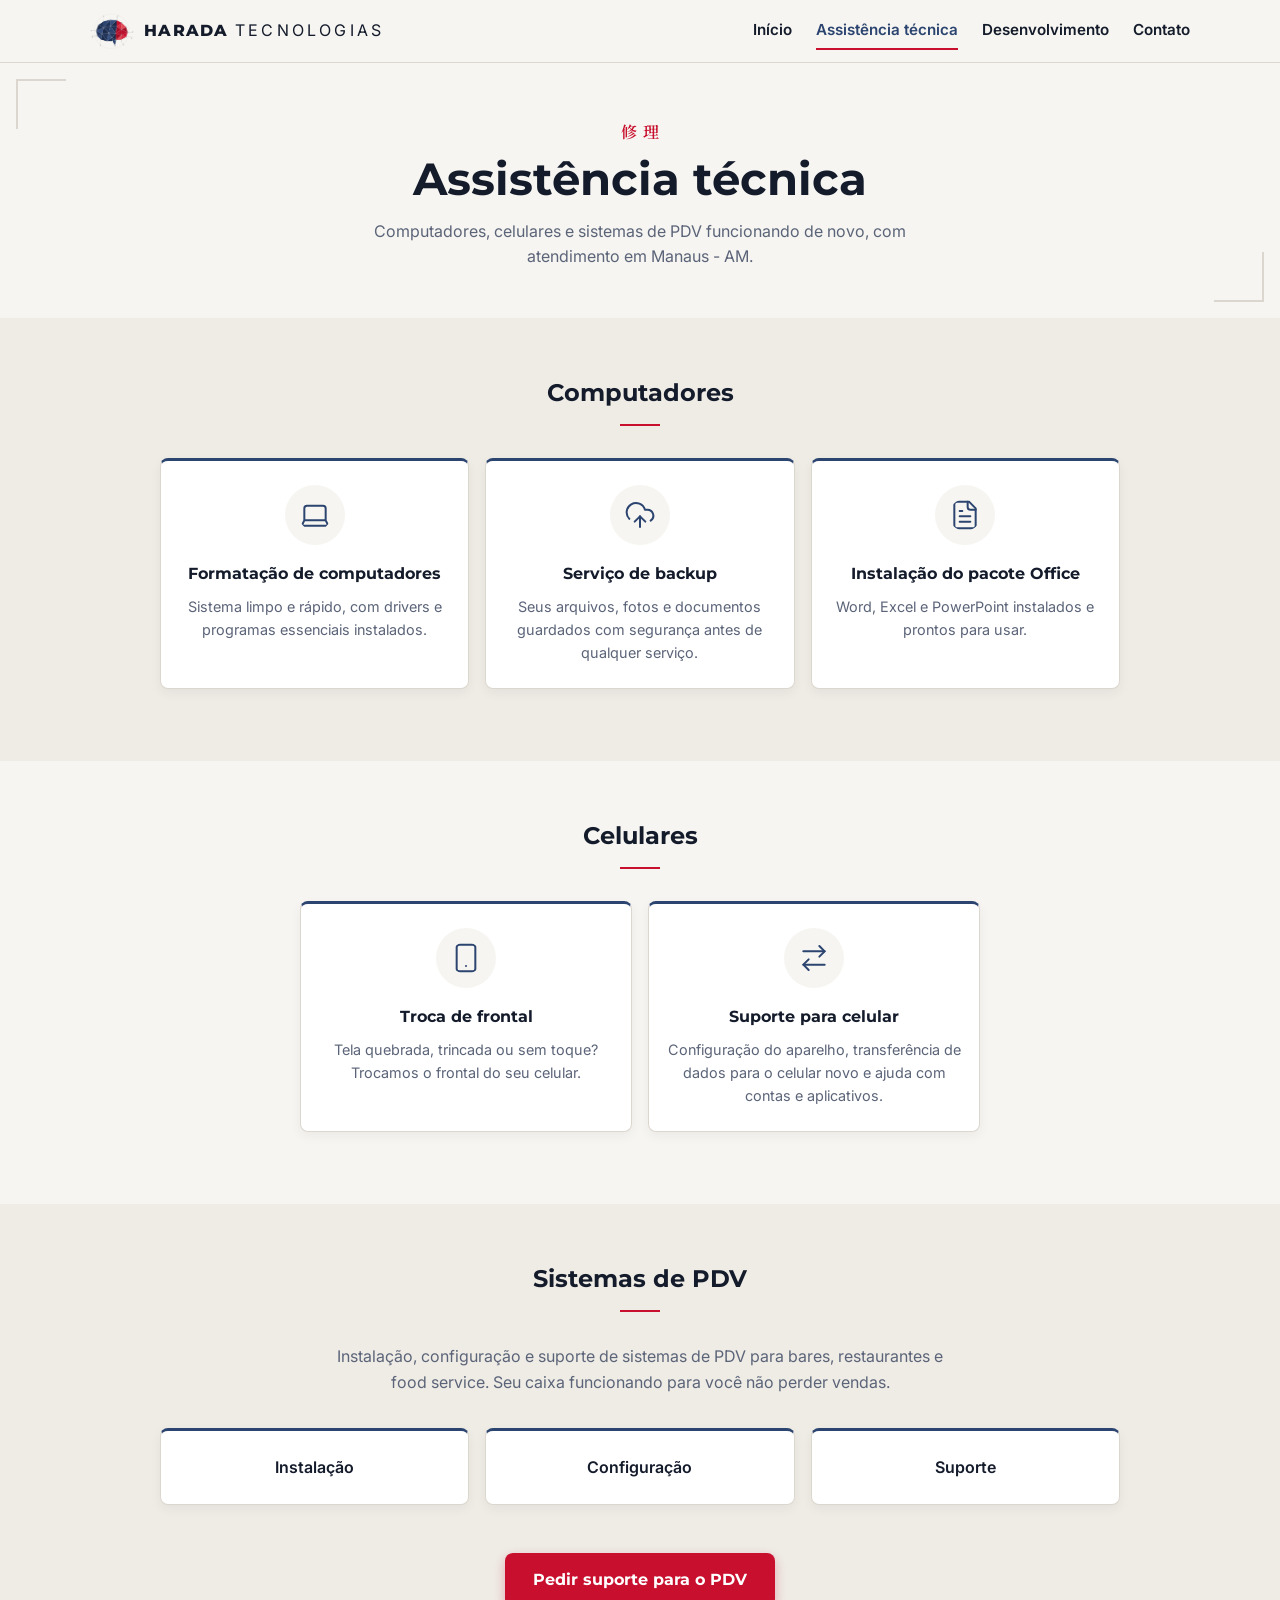
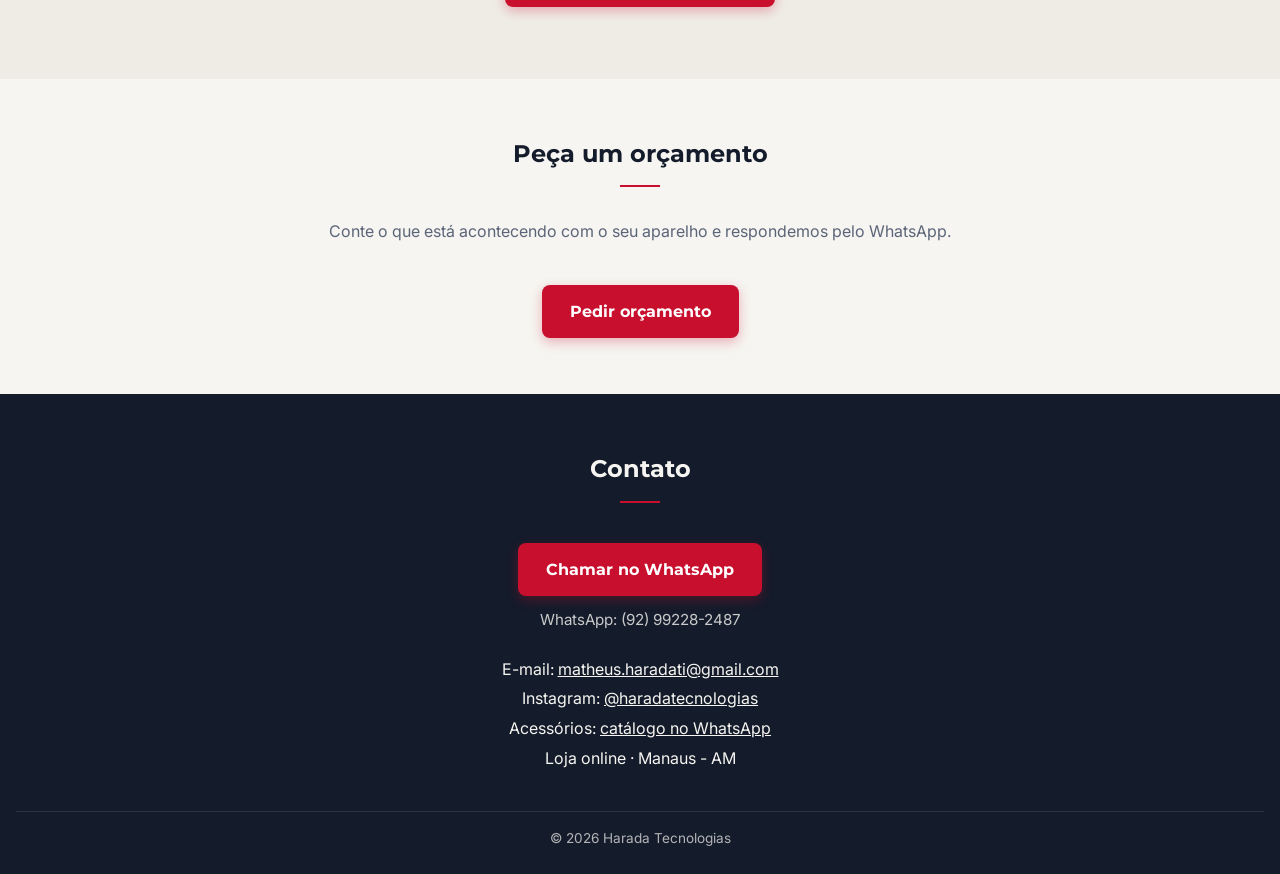
==== assistencia.html @ 8609b901 "v0.9: site em 3 páginas, menu e cartões de serviços no Início" ====
<!DOCTYPE html>
<html lang="pt-BR">
<head>
    <meta charset="UTF-8">
    <meta name="viewport" content="width=device-width, initial-scale=1.0">
    <title>Assistência técnica em Manaus | Harada Tecnologias</title>
    <meta name="description" content="Formatação de computadores, backup, instalação do Office, troca de frontal de celular e suporte a sistemas de PDV em Manaus - AM.">

    <link rel="icon" type="image/png" href="img/icone.png">
    <link rel="apple-touch-icon" href="img/icone.png">

    <meta property="og:type" content="website">
    <meta property="og:locale" content="pt_BR">
    <meta property="og:site_name" content="Harada Tecnologias">
    <meta property="og:title" content="Assistência técnica | Harada Tecnologias">
    <meta property="og:description" content="Computadores, celulares e sistemas de PDV em Manaus - AM.">
    <meta property="og:url" content="https://mharada7.github.io/harada-tecnologias/assistencia.html">
    <meta property="og:image" content="https://mharada7.github.io/harada-tecnologias/img/previa.png">
    <meta property="og:image:width" content="1200">
    <meta property="og:image:height" content="630">
    <meta property="og:image:alt" content="Logo da Harada Tecnologias: cérebro em polígonos azul e vermelho e o slogan Conectando a Amazônia ao Futuro">
    <meta name="twitter:card" content="summary_large_image">
    <link rel="preconnect" href="https://fonts.googleapis.com">
    <link rel="preconnect" href="https://fonts.gstatic.com" crossorigin>
    <link href="https://fonts.googleapis.com/css2?family=Inter:wght@400;600&family=Montserrat:wght@600;700;800&display=swap" rel="stylesheet">
    <!-- fonte japonesa: baixa só os caracteres de 原田テクノロジー準備中修理開発 -->
    <link href="https://fonts.googleapis.com/css2?family=Noto+Serif+JP:wght@600&text=%E5%8E%9F%E7%94%B0%E3%83%86%E3%82%AF%E3%83%8E%E3%83%AD%E3%82%B8%E3%83%BC%E6%BA%96%E5%82%99%E4%B8%AD%E4%BF%AE%E7%90%86%E9%96%8B%E7%99%BA&display=swap" rel="stylesheet">
    <link rel="stylesheet" href="style.css">
</head>
<body>
    <header class="topo">
        <a class="topo-marca" href="index.html">
            <img src="img/cerebro.png" alt="" width="760" height="630">
            <span>Harada <span class="topo-sub">Tecnologias</span></span>
        </a>
        <nav class="menu" aria-label="Menu principal">
            <ul>
                <li><a href="index.html">Início</a></li>
                <li><a href="assistencia.html" aria-current="page">Assistência<span class="some-celular"> técnica</span></a></li>
                <li><a href="desenvolvimento.html">Desenvolvimento</a></li>
                <li><a href="#contato">Contato</a></li>
            </ul>
        </nav>
    </header>

    <main>
        <div class="titulo-pagina">
            <p class="titulo-jp" lang="ja" aria-hidden="true">修理</p>
            <h1>Assistência técnica</h1>
            <p>Computadores, celulares e sistemas de PDV funcionando de novo, com atendimento em Manaus - AM.</p>
        </div>

        <section id="computadores" class="fundo-escuro">
            <h2>Computadores</h2>
            <ul class="cartoes">
                <li>
                    <!-- ícone: notebook -->
                    <svg class="icone" viewBox="0 0 24 24" width="32" height="32" fill="none" stroke="currentColor" stroke-width="1.5" stroke-linecap="round" stroke-linejoin="round" aria-hidden="true">
                        <path d="M20 16V7a2 2 0 0 0-2-2H6a2 2 0 0 0-2 2v9m16 0H4m16 0 1.28 2.55a1 1 0 0 1-.9 1.45H3.62a1 1 0 0 1-.9-1.45L4 16"/>
                    </svg>
                    <h3>Formatação de computadores</h3>
                    <p>Sistema limpo e rápido, com drivers e programas essenciais instalados.</p>
                </li>
                <li>
                    <!-- ícone: nuvem com seta para cima -->
                    <svg class="icone" viewBox="0 0 24 24" width="32" height="32" fill="none" stroke="currentColor" stroke-width="1.5" stroke-linecap="round" stroke-linejoin="round" aria-hidden="true">
                        <path d="M12 13v8"/>
                        <path d="M4 14.899A7 7 0 1 1 15.71 8h1.79a4.5 4.5 0 0 1 2.5 8.242"/>
                        <path d="m8 17 4-4 4 4"/>
                    </svg>
                    <h3>Serviço de backup</h3>
                    <p>Seus arquivos, fotos e documentos guardados com segurança antes de qualquer serviço.</p>
                </li>
                <li>
                    <!-- ícone: documento -->
                    <svg class="icone" viewBox="0 0 24 24" width="32" height="32" fill="none" stroke="currentColor" stroke-width="1.5" stroke-linecap="round" stroke-linejoin="round" aria-hidden="true">
                        <path d="M15 2H6a2 2 0 0 0-2 2v16a2 2 0 0 0 2 2h12a2 2 0 0 0 2-2V7Z"/>
                        <path d="M14 2v4a2 2 0 0 0 2 2h4"/>
                        <path d="M16 13H8"/>
                        <path d="M16 17H8"/>
                        <path d="M10 9H8"/>
                    </svg>
                    <h3>Instalação do pacote Office</h3>
                    <p>Word, Excel e PowerPoint instalados e prontos para usar.</p>
                </li>
            </ul>
        </section>

        <section id="celulares">
            <h2>Celulares</h2>
            <ul class="cartoes cartoes-2">
                <li>
                    <!-- ícone: celular -->
                    <svg class="icone" viewBox="0 0 24 24" width="32" height="32" fill="none" stroke="currentColor" stroke-width="1.5" stroke-linecap="round" stroke-linejoin="round" aria-hidden="true">
                        <rect width="14" height="20" x="5" y="2" rx="2" ry="2"/>
                        <path d="M12 18h.01"/>
                    </svg>
                    <h3>Troca de frontal</h3>
                    <p>Tela quebrada, trincada ou sem toque? Trocamos o frontal do seu celular.</p>
                </li>
                <li>
                    <!-- ícone: setas indo e voltando (transferência) -->
                    <svg class="icone" viewBox="0 0 24 24" width="32" height="32" fill="none" stroke="currentColor" stroke-width="1.5" stroke-linecap="round" stroke-linejoin="round" aria-hidden="true">
                        <path d="m16 3 4 4-4 4"/>
                        <path d="M20 7H4"/>
                        <path d="m8 21-4-4 4-4"/>
                        <path d="M4 17h16"/>
                    </svg>
                    <h3>Suporte para celular</h3>
                    <p>Configuração do aparelho, transferência de dados para o celular novo e ajuda com contas e aplicativos.</p>
                </li>
            </ul>
        </section>

        <section id="pdv" class="fundo-escuro centro">
            <h2>Sistemas de PDV</h2>
            <p class="intro">
                Instalação, configuração e suporte de sistemas de PDV para bares,
                restaurantes e food service. Seu caixa funcionando para você não perder vendas.
            </p>
            <ul class="cartoes">
                <li>Instalação</li>
                <li>Configuração</li>
                <li>Suporte</li>
            </ul>
            <p class="acao">
                <a class="botao" href="https://wa.me/5592992282487?text=Ol%C3%A1!%20Vim%20pelo%20site%20e%20preciso%20de%20suporte%20para%20o%20sistema%20de%20PDV." target="_blank" rel="noopener">
                    Pedir suporte para o PDV
                </a>
            </p>
        </section>

        <section class="centro">
            <h2>Peça um orçamento</h2>
            <p class="intro">Conte o que está acontecendo com o seu aparelho e respondemos pelo WhatsApp.</p>
            <a class="botao" href="https://wa.me/5592992282487?text=Ol%C3%A1!%20Vim%20pelo%20site%20e%20preciso%20de%20assist%C3%AAncia%20t%C3%A9cnica." target="_blank" rel="noopener">
                Pedir orçamento
            </a>
        </section>
    </main>

    <footer id="contato">
        <h2>Contato</h2>
        <a class="botao" href="https://wa.me/5592992282487?text=Ol%C3%A1!%20Vim%20pelo%20site%20e%20gostaria%20de%20um%20or%C3%A7amento." target="_blank" rel="noopener">
            Chamar no WhatsApp
        </a>
        <p class="contato-numero">WhatsApp: (92) 99228-2487</p>
        <ul class="contato-lista">
            <li>E-mail: <a href="mailto:matheus.haradati@gmail.com">matheus.haradati@gmail.com</a></li>
            <li>Instagram: <a href="https://www.instagram.com/haradatecnologias/" target="_blank" rel="noopener">@haradatecnologias</a></li>
            <li>Acessórios: <a href="https://wa.me/c/5592992282487" target="_blank" rel="noopener">catálogo no WhatsApp</a></li>
            <li>Loja online · Manaus - AM</li>
        </ul>
        <p class="copyright">&copy; 2026 Harada Tecnologias</p>
    </footer>
</body>
</html>
---- style.css ----
/* ===== Paleta e fontes (tiradas da identidade Harada) ===== */
:root {
    --washi: #F6F5F1;          /* 和紙 papel japonês: fundo */
    --washi-escuro: #EFECE6;   /* seções alternadas */
    --sumi: #141B2B;           /* 墨 tinta nanquim: texto e títulos */
    --ai: #2B4470;             /* 藍 índigo: cor principal */
    --aka: #C8102E;            /* 赤 vermelho: destaque e botão */
    --aka-escuro: #A50E25;     /* vermelho do botão com o mouse em cima */
    --branco: #FFFFFF;         /* fundo dos cartões */
    --texto-suave: #5B6478;    /* descrições */
    --linha: #DCD7CE;          /* bordas finas e cantoneiras */

    --fonte-titulo: "Montserrat", sans-serif;
    --fonte-texto: "Inter", sans-serif;
    --fonte-jp: "Noto Serif JP", serif;
}

/* ===== Base ===== */
html {
    scroll-behavior: smooth;   /* links como #contato rolam suave, em vez de "pular" */
}

body {
    margin: 0;
    font-family: var(--fonte-texto);
    color: var(--sumi);
    background-color: var(--washi);
    line-height: 1.6;
}

h1, h2 {
    font-family: var(--fonte-titulo);
}

a {
    color: var(--ai);
}

/* ===== Topo com menu (igual em todas as páginas) ===== */
.topo {
    display: flex;
    flex-wrap: wrap;                  /* no celular, o menu desce para a linha de baixo */
    align-items: center;
    justify-content: space-between;   /* marca na esquerda, menu na direita */
    gap: 8px 24px;
    /* o max() deixa no mínimo 16px nas laterais e centraliza o conteúdo em telas largas */
    padding: 12px max(16px, calc((100% - 1100px) / 2));
    background-color: var(--washi);   /* mesmo fundo do cerebro.png, para não aparecer um quadrado em volta */
    border-bottom: 1px solid var(--linha);
}

.topo-marca {
    display: flex;
    align-items: center;
    gap: 10px;
    color: var(--sumi);
    font-family: var(--fonte-titulo);
    font-weight: 800;
    font-size: 1rem;
    letter-spacing: 0.08em;
    text-transform: uppercase;
    text-decoration: none;
}

.topo-marca img {
    width: 44px;
    height: auto;
}

.topo-sub {
    font-family: var(--fonte-texto);
    font-weight: 400;
    letter-spacing: 0.2em;
}

.menu ul {
    list-style: none;
    margin: 0;
    padding: 0;
    display: flex;
    flex-wrap: wrap;
    gap: 4px 24px;
}

.menu a {
    display: block;
    padding: 6px 0;
    color: var(--sumi);
    font-weight: 600;
    font-size: 0.95rem;
    text-decoration: none;
    border-bottom: 2px solid transparent;   /* reserva o espaço do tracinho, sem "pular" */
}

/* página atual (aria-current) e link com o mouse em cima: tracinho vermelho */
.menu a:hover,
.menu a[aria-current="page"] {
    color: var(--ai);
    border-bottom-color: var(--aka);
}

/* celular: marca e menu centralizados, um embaixo do outro */
@media (max-width: 600px) {
    .topo {
        flex-direction: column;
    }

    .menu ul {
        justify-content: center;
        gap: 0 12px;
    }

    .menu a {
        font-size: 0.85rem;
    }

    /* "Assistência técnica" vira só "Assistência" para o menu caber em uma linha */
    .some-celular {
        display: none;
    }
}

/* ===== Abertura da página inicial (hero) ===== */
.hero {
    position: relative;   /* referência para o carimbo e as cantoneiras */
    text-align: center;
    padding: 72px 16px 56px;
}

/* cantoneiras finas nos cantos, como no cartaz */
.hero::before,
.hero::after,
.titulo-pagina::before,
.titulo-pagina::after {
    content: "";
    position: absolute;
    width: 48px;
    height: 48px;
    border: 0 solid var(--linha);
}

.hero::before,
.titulo-pagina::before {
    top: 16px;
    left: 16px;
    border-top-width: 2px;
    border-left-width: 2px;
}

.hero::after,
.titulo-pagina::after {
    bottom: 16px;
    right: 16px;
    border-bottom-width: 2px;
    border-right-width: 2px;
}

/* carimbo 原田 (hanko) */
.hanko {
    position: absolute;
    top: 24px;
    right: 24px;
    writing-mode: vertical-rl;   /* texto na vertical, como na escrita japonesa */
    padding: 8px 6px;
    background-color: var(--aka);
    color: var(--branco);
    font-family: var(--fonte-jp);
    font-weight: 600;
    font-size: 1.25rem;
    line-height: 1.1;
    border-radius: 8px;
}

.cerebro {
    display: block;
    width: 100%;
    max-width: 240px;   /* nunca passa de 240px, e encolhe no celular */
    height: auto;       /* mantém a proporção */
    margin: 0 auto;
}

.marca {
    margin: 16px 0 0;
}

.marca span {
    display: block;   /* cada parte do nome em uma linha */
    text-transform: uppercase;
}

.marca-nome {
    font-weight: 800;
    font-size: clamp(3rem, 14vw, 5.5rem);   /* mínimo, ideal, máximo */
    line-height: 1;
    letter-spacing: 0.02em;
}

.marca-sub {
    margin-top: 12px;
    margin-right: -0.5em;   /* compensa o espaço depois da última letra */
    font-family: var(--fonte-texto);
    font-weight: 400;
    font-size: clamp(1rem, 4.5vw, 1.6rem);
    letter-spacing: 0.5em;
}

.marca-jp {
    margin: 16px -0.6em 0 0;
    font-family: var(--fonte-jp);
    font-weight: 600;
    color: var(--aka);
    letter-spacing: 0.6em;
}

.slogan {
    margin: 24px 0 0;
    font-size: 1.15rem;
}

/* linhas vermelhas antes e depois do slogan */
.slogan::before,
.slogan::after {
    content: "";
    display: inline-block;
    width: 40px;
    height: 2px;
    margin: 0 12px;
    vertical-align: middle;
    background-color: var(--aka);
}

.destaque {
    color: var(--aka);
}

/* em telas estreitas (celular), slogan e traços menores para caber em uma linha */
@media (max-width: 480px) {
    .slogan {
        font-size: 0.95rem;
    }

    .slogan::before,
    .slogan::after {
        width: 20px;
        margin: 0 8px;
    }
}

/* em telas largas (computador): cérebro ao lado do nome, como na prévia do WhatsApp.
   Abaixo de 960px não cabe (cérebro + espaço + "HARADA" ≈ 860px), então fica empilhado. */
@media (min-width: 960px) {
    .hero {
        display: flex;              /* filhos lado a lado */
        align-items: center;        /* centralizados na vertical */
        justify-content: center;    /* e na horizontal */
        gap: 56px;                  /* espaço entre o cérebro e os textos */
        padding: 64px 32px;
    }

    .cerebro {
        width: 320px;
        max-width: 320px;
        margin: 0;
    }

    .marca {
        margin-top: 0;
    }
}

/* ===== Título das páginas internas (Assistência, Desenvolvimento) ===== */
.titulo-pagina {
    position: relative;   /* referência para as cantoneiras */
    text-align: center;
    padding: 56px 16px 48px;
}

/* 修理 / 開発 em vermelho, acima do título */
.titulo-jp {
    margin: 0 -0.4em 8px 0;
    font-family: var(--fonte-jp);
    font-weight: 600;
    color: var(--aka);
    letter-spacing: 0.4em;
}

.titulo-pagina h1 {
    margin: 0;
    font-size: clamp(1.8rem, 7vw, 2.8rem);
    line-height: 1.2;
}

.titulo-pagina > p:last-of-type {
    max-width: 560px;
    margin: 12px auto 0;
    color: var(--texto-suave);
}

/* abas: atalhos para as seções da página */
.abas {
    display: flex;
    flex-wrap: wrap;
    justify-content: center;
    gap: 8px;
    margin-top: 24px;
}

.abas a {
    padding: 6px 16px;
    color: var(--ai);
    font-weight: 600;
    font-size: 0.9rem;
    text-decoration: none;
    background-color: var(--branco);
    border: 1px solid var(--linha);
    border-radius: 999px;   /* formato de pílula */
    transition: border-color 0.2s, color 0.2s;
}

.abas a:hover {
    color: var(--aka);
    border-color: var(--aka);
}

/* ===== Seções ===== */
section {
    padding: 56px 16px;
}

/* seções com papel um pouco mais escuro (alternando com as claras) */
.fundo-escuro {
    background-color: var(--washi-escuro);
}

/* seções com o texto centralizado */
.centro {
    text-align: center;
}

/* o conteúdo de cada seção fica centralizado e com largura máxima */
section > * {
    max-width: 960px;
    margin-left: auto;
    margin-right: auto;
}

section h2,
footer h2 {
    text-align: center;
    margin-top: 0;
    margin-bottom: 32px;
}

/* tracinho vermelho embaixo de cada título */
section h2::after,
footer h2::after {
    content: "";
    display: block;
    width: 40px;
    height: 2px;
    margin: 12px auto 0;
    background-color: var(--aka);
}

.intro {
    max-width: 640px;
    margin-bottom: 32px;
    color: var(--texto-suave);
}

.acao {
    margin-top: 40px;
}

/* ===== Portas da página inicial (Assistência | Desenvolvimento) ===== */
.portas {
    display: grid;
    grid-template-columns: 1fr;   /* celular: uma embaixo da outra */
    gap: 24px;
    max-width: 880px;
}

@media (min-width: 720px) {
    .portas {
        grid-template-columns: 1fr 1fr;   /* computador: lado a lado */
    }
}

/* o cartão inteiro é um link */
.porta {
    display: flex;
    flex-direction: column;   /* ícone, título, frase, lista e link um embaixo do outro */
    padding: 32px 24px;
    text-align: center;
    color: var(--sumi);
    text-decoration: none;
    background-color: var(--branco);
    border: 1px solid var(--linha);
    border-top: 3px solid var(--aka);
    border-radius: 8px;
    box-shadow: 0 4px 12px rgba(20, 27, 43, 0.05);
    transition: transform 0.2s, box-shadow 0.2s;
}

.porta:hover {
    transform: translateY(-4px);
    box-shadow: 0 8px 20px rgba(20, 27, 43, 0.10);
}

.porta h3 {
    margin: 0 0 4px;
    font-family: var(--fonte-titulo);
    font-size: 1.3rem;
}

.porta p {
    margin: 0 0 16px;
    color: var(--texto-suave);
}

/* lista com ✓: o bloco fica no centro do cartão, mas o texto alinhado à esquerda */
.checklist {
    list-style: none;
    width: fit-content;   /* a lista ocupa só a largura do item mais comprido */
    margin: 0 auto 24px;
    padding: 0;
    text-align: left;
}

.checklist li {
    margin-bottom: 6px;
}

.checklist li::before {
    content: "✓";
    margin-right: 10px;
    color: var(--aka);
    font-weight: 700;
}

/* item que ainda não existe: círculo vazio e texto mais apagado */
.checklist .breve {
    color: var(--texto-suave);
}

.checklist .breve::before {
    content: "◌";
    color: var(--texto-suave);
}

/* margin-top: auto empurra o link para o fundo: todos ficam alinhados */
.porta-link {
    margin-top: auto;
    color: var(--ai);
    font-weight: 600;
}

/* ===== Cartões (serviços e benefícios) ===== */
.cartoes {
    list-style: none;   /* tira as bolinhas da lista */
    padding: 0;
    display: grid;
    grid-template-columns: 1fr;   /* celular: 1 coluna */
    gap: 16px;
}

/* colunas definidas por largura de tela, para nunca sobrar um cartão sozinho */
@media (min-width: 720px) {
    .cartoes {
        grid-template-columns: repeat(3, 1fr);   /* listas de 3: 3 colunas */
    }
}

/* listas de 2 (celulares): 2 colunas, mais estreitas e centralizadas */
@media (min-width: 480px) {
    .cartoes-2 {
        grid-template-columns: repeat(2, 1fr);
        max-width: 680px;
    }
}

/* ">" = só os filhos diretos (os cartões) */
.cartoes > li {
    background-color: var(--branco);
    border: 1px solid var(--linha);
    border-top: 3px solid var(--ai);
    border-radius: 8px;
    padding: 24px 16px;
    text-align: center;
    font-weight: 600;
    box-shadow: 0 4px 12px rgba(20, 27, 43, 0.05);
    transition: transform 0.2s, box-shadow 0.2s;
}

.cartoes > li:hover {
    transform: translateY(-4px);   /* o cartão "sobe" um pouquinho */
    box-shadow: 0 8px 20px rgba(20, 27, 43, 0.10);
}

/* ícone redondo dos cartões de serviço e das portas */
.icone {
    display: block;
    box-sizing: content-box;   /* o padding fica em volta dos 32px do ícone */
    margin: 0 auto 16px;
    padding: 14px;
    color: var(--ai);          /* o ícone usa esta cor (stroke="currentColor") */
    background-color: var(--washi);
    border-radius: 50%;        /* fundo redondo */
}

.cartoes h3 {
    margin: 0 0 8px;
    font-family: var(--fonte-titulo);
    font-size: 1rem;
}

.cartoes p {
    margin: 0;
    font-weight: 400;
    font-size: 0.9rem;
    color: var(--texto-suave);
}

/* ===== Botões lado a lado (catálogo e Instagram) ===== */
.botoes {
    display: flex;
    flex-wrap: wrap;
    justify-content: center;
    align-items: center;
    gap: 16px;
}

/* ===== Portfólio (página Desenvolvimento) ===== */
#cardapios h3 {
    margin-top: 48px;
    margin-bottom: 24px;
    font-family: var(--fonte-titulo);
}

/* outros projetos do portfólio (abaixo do destaque): cartões de até 300px, centralizados */
.portfolio {
    display: grid;
    grid-template-columns: repeat(auto-fit, minmax(240px, 300px));
    justify-content: center;
    gap: 24px;
    margin-top: 24px;
}

.projeto {
    background-color: var(--branco);
    border: 1px solid var(--linha);
    border-radius: 8px;
    overflow: hidden;   /* a imagem respeita os cantos arredondados */
    box-shadow: 0 4px 12px rgba(20, 27, 43, 0.05);
}

/* imagem (ou espaço vazio) sempre no formato 4:3, sem distorcer */
.projeto img,
.projeto-vazio {
    display: block;
    width: 100%;
    height: auto;
    aspect-ratio: 4 / 3;
    object-fit: cover;
}

.projeto-info {
    padding: 16px 20px 24px;
}

.projeto-info h3,
.projeto-info h4 {
    margin: 0 0 8px;
    font-family: var(--fonte-titulo);
}

.projeto-info p {
    margin: 0 0 12px;
    color: var(--texto-suave);
    font-size: 0.95rem;
}

.projeto-info a {
    font-weight: 600;
    text-decoration: none;
}

/* ===== Projeto em destaque (carro-chefe do portfólio) ===== */
.projeto-destaque {
    max-width: 880px;
    margin: 0 auto;
    border-top: 3px solid var(--aka);
    box-shadow: 0 8px 24px rgba(20, 27, 43, 0.08);
}

.projeto-destaque .projeto-info {
    padding: 24px;
}

.projeto-destaque h4 {
    font-size: 1.4rem;
}

.projeto-destaque .projeto-info p {
    margin-bottom: 20px;
    font-size: 1rem;
}

/* no computador: imagem de um lado, textos do outro */
@media (min-width: 768px) {
    .projeto-destaque {
        display: grid;
        grid-template-columns: 1fr 1fr;   /* duas colunas iguais */
        align-items: center;              /* textos centralizados na vertical */
        text-align: left;
    }

    .projeto-destaque .projeto-info {
        padding: 32px 40px;
    }
}

/* cartão "Em breve": borda tracejada e 準備中 (em preparação) na vertical */
.em-breve {
    background-color: transparent;
    border-style: dashed;
    box-shadow: none;
}

.projeto-vazio {
    display: flex;
    align-items: center;
    justify-content: center;
    border-bottom: 1px dashed var(--linha);
}

.projeto-vazio span {
    writing-mode: vertical-rl;   /* 準備中 na vertical */
    font-family: var(--fonte-jp);
    font-weight: 600;
    font-size: 2rem;
    letter-spacing: 0.3em;
    color: var(--linha);
}

/* etiqueta vermelha pequena ("Em breve") */
.etiqueta {
    display: inline-block;
    margin-bottom: 8px;
    padding: 2px 10px;
    color: var(--aka);
    font-size: 0.75rem;
    font-weight: 600;
    letter-spacing: 0.08em;
    text-transform: uppercase;
    border: 1px solid var(--aka);
    border-radius: 999px;
}

/* ===== Botões ===== */
/* botão principal (vermelho): a ação mais importante da seção */
.botao {
    display: inline-block;
    margin-top: 8px;
    padding: 14px 28px;
    background-color: var(--aka);
    color: var(--branco);
    font-family: var(--fonte-titulo);
    font-weight: 700;
    text-decoration: none;   /* tira o sublinhado do link */
    border-radius: 8px;      /* cantos como os do carimbo */
    box-shadow: 0 4px 12px rgba(200, 16, 46, 0.30);
    transition: transform 0.2s, box-shadow 0.2s, background-color 0.2s;
}

.botao:hover {
    background-color: var(--aka-escuro);
    transform: translateY(-2px);
    box-shadow: 0 8px 20px rgba(200, 16, 46, 0.40);
}

/* botão "contornado": chama atenção sem competir com o botão vermelho principal */
.botao-secundario {
    display: inline-block;
    padding: 10px 22px;
    color: var(--ai);
    font-family: var(--fonte-titulo);
    font-weight: 700;
    text-decoration: none;
    border: 2px solid var(--ai);
    border-radius: 8px;
    transition: background-color 0.2s, color 0.2s;
}

.botao-secundario:hover {
    background-color: var(--ai);
    color: var(--branco);
}

/* dentro de .botoes, o margin-top do .botao desalinharia os dois botões */
.botoes .botao {
    margin-top: 0;
}

/* ===== Rodapé com contato ===== */
footer {
    background-color: var(--sumi);
    color: var(--washi);
    text-align: center;
    padding: 56px 16px 24px;
}

/* links claros sobre o fundo escuro (menos o botão, que já tem cor) */
footer a:not(.botao) {
    color: var(--washi);
}

/* número logo abaixo do botão (proximidade) e um respiro antes do resto */
.contato-numero {
    margin: 12px 0 24px;
    font-size: 0.95rem;
    opacity: 0.8;
}

.contato-lista {
    list-style: none;
    margin: 0;
    padding: 0;
}

.contato-lista li {
    margin-bottom: 4px;
}

.copyright {
    margin: 40px 0 0;
    padding-top: 16px;
    border-top: 1px solid rgba(246, 245, 241, 0.15);
    font-size: 0.85rem;
    opacity: 0.7;
}
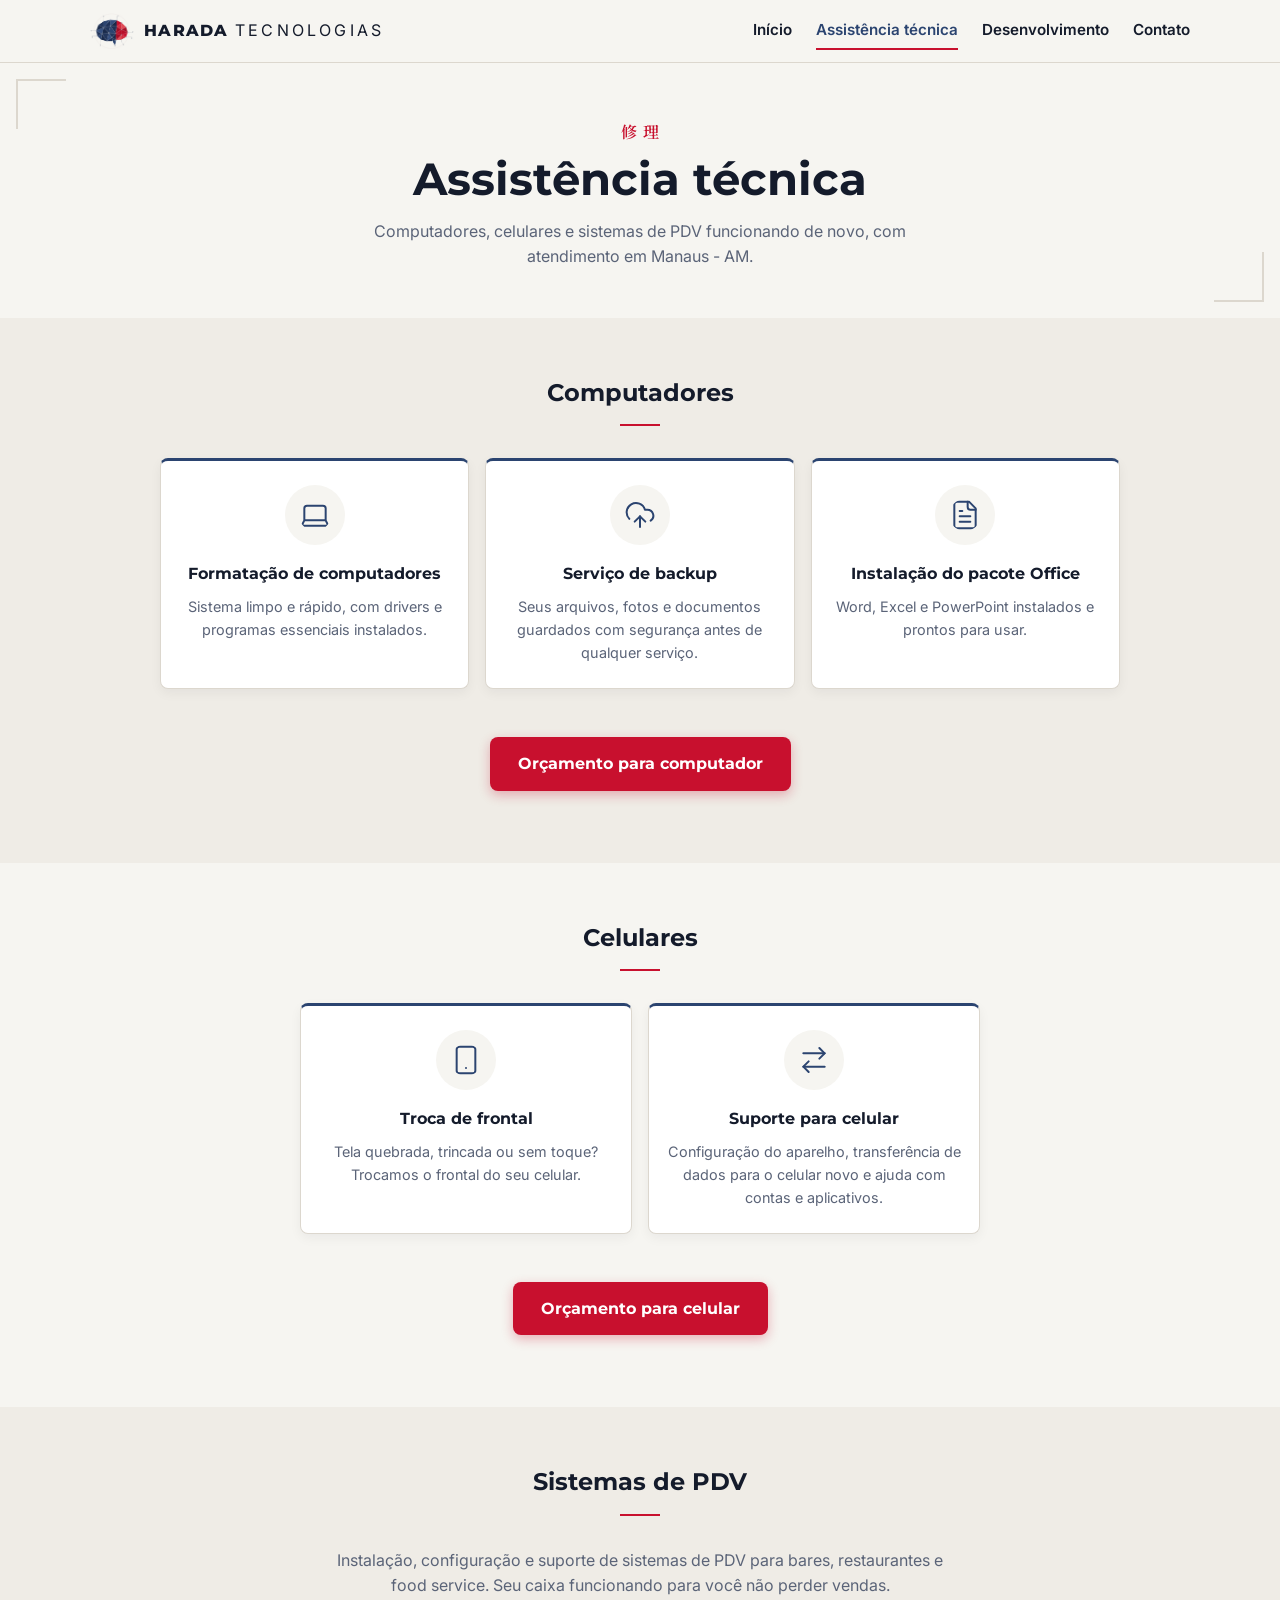
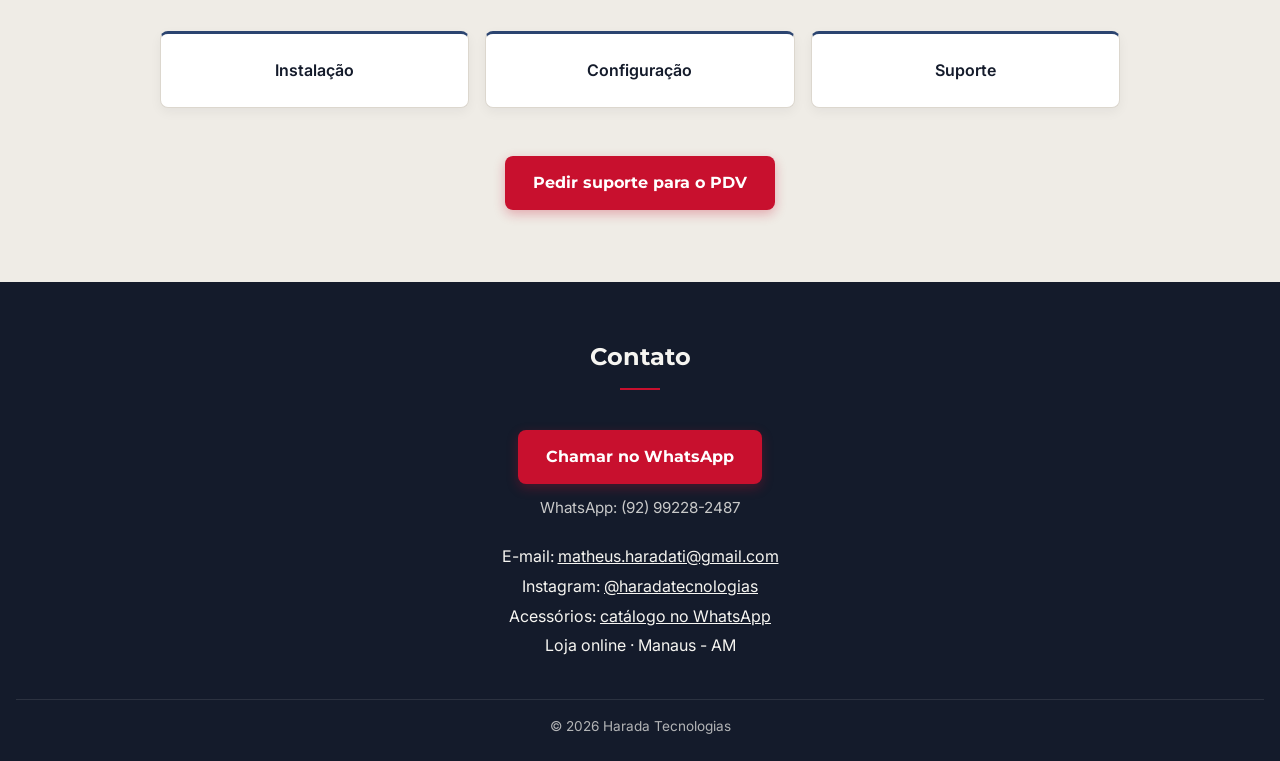
==== commit 801283ca: "Assistência: orçamento por seção; cache do CSS, menu no celular e Backup Checker" ====
--- a/assistencia.html
+++ b/assistencia.html
@@ -25,7 +25,8 @@
     <link href="https://fonts.googleapis.com/css2?family=Inter:wght@400;600&family=Montserrat:wght@600;700;800&display=swap" rel="stylesheet">
     <!-- fonte japonesa: baixa só os caracteres de 原田テクノロジー準備中修理開発 -->
     <link href="https://fonts.googleapis.com/css2?family=Noto+Serif+JP:wght@600&text=%E5%8E%9F%E7%94%B0%E3%83%86%E3%82%AF%E3%83%8E%E3%83%AD%E3%82%B8%E3%83%BC%E6%BA%96%E5%82%99%E4%B8%AD%E4%BF%AE%E7%90%86%E9%96%8B%E7%99%BA&display=swap" rel="stylesheet">
-    <link rel="stylesheet" href="style.css">
+    <!-- ?v=... obriga o navegador a baixar o CSS novo: mude o número sempre que alterar o style.css -->
+    <link rel="stylesheet" href="style.css?v=0.10">
 </head>
 <body>
     <header class="topo">
@@ -84,6 +85,11 @@
                     <p>Word, Excel e PowerPoint instalados e prontos para usar.</p>
                 </li>
             </ul>
+            <p class="acao">
+                <a class="botao" href="https://wa.me/5592992282487?text=Ol%C3%A1!%20Vim%20pelo%20site%20e%20quero%20um%20or%C3%A7amento%20para%20o%20meu%20computador." target="_blank" rel="noopener">
+                    Orçamento para computador
+                </a>
+            </p>
         </section>
 
         <section id="celulares">
@@ -110,6 +116,11 @@
                     <p>Configuração do aparelho, transferência de dados para o celular novo e ajuda com contas e aplicativos.</p>
                 </li>
             </ul>
+            <p class="acao">
+                <a class="botao" href="https://wa.me/5592992282487?text=Ol%C3%A1!%20Vim%20pelo%20site%20e%20quero%20um%20or%C3%A7amento%20para%20o%20meu%20celular." target="_blank" rel="noopener">
+                    Orçamento para celular
+                </a>
+            </p>
         </section>
 
         <section id="pdv" class="fundo-escuro centro">
@@ -130,14 +141,7 @@
             </p>
         </section>
 
-        <section class="centro">
-            <h2>Peça um orçamento</h2>
-            <p class="intro">Conte o que está acontecendo com o seu aparelho e respondemos pelo WhatsApp.</p>
-            <a class="botao" href="https://wa.me/5592992282487?text=Ol%C3%A1!%20Vim%20pelo%20site%20e%20preciso%20de%20assist%C3%AAncia%20t%C3%A9cnica." target="_blank" rel="noopener">
-                Pedir orçamento
-            </a>
-        </section>
-    </main>
+   </main>
 
     <footer id="contato">
         <h2>Contato</h2>
--- a/style.css
+++ b/style.css
@@ -60,6 +60,7 @@
     letter-spacing: 0.08em;
     text-transform: uppercase;
     text-decoration: none;
+    white-space: nowrap;   /* "HARADA TECNOLOGIAS" nunca quebra em duas linhas */
 }
 
 .topo-marca img {
@@ -117,6 +118,21 @@
     /* "Assistência técnica" vira só "Assistência" para o menu caber em uma linha */
     .some-celular {
         display: none;
+    }
+}
+
+/* celulares bem estreitos (320px): nome e menu um pouco menores */
+@media (max-width: 360px) {
+    .topo-marca {
+        font-size: 0.85rem;
+    }
+
+    .menu ul {
+        gap: 0 10px;
+    }
+
+    .menu a {
+        font-size: 0.78rem;
     }
 }
 
@@ -370,6 +386,7 @@
 
 .acao {
     margin-top: 40px;
+    text-align: center;   /* o botão fica no meio, mesmo em seções alinhadas à esquerda */
 }
 
 /* ===== Portas da página inicial (Assistência | Desenvolvimento) ===== */
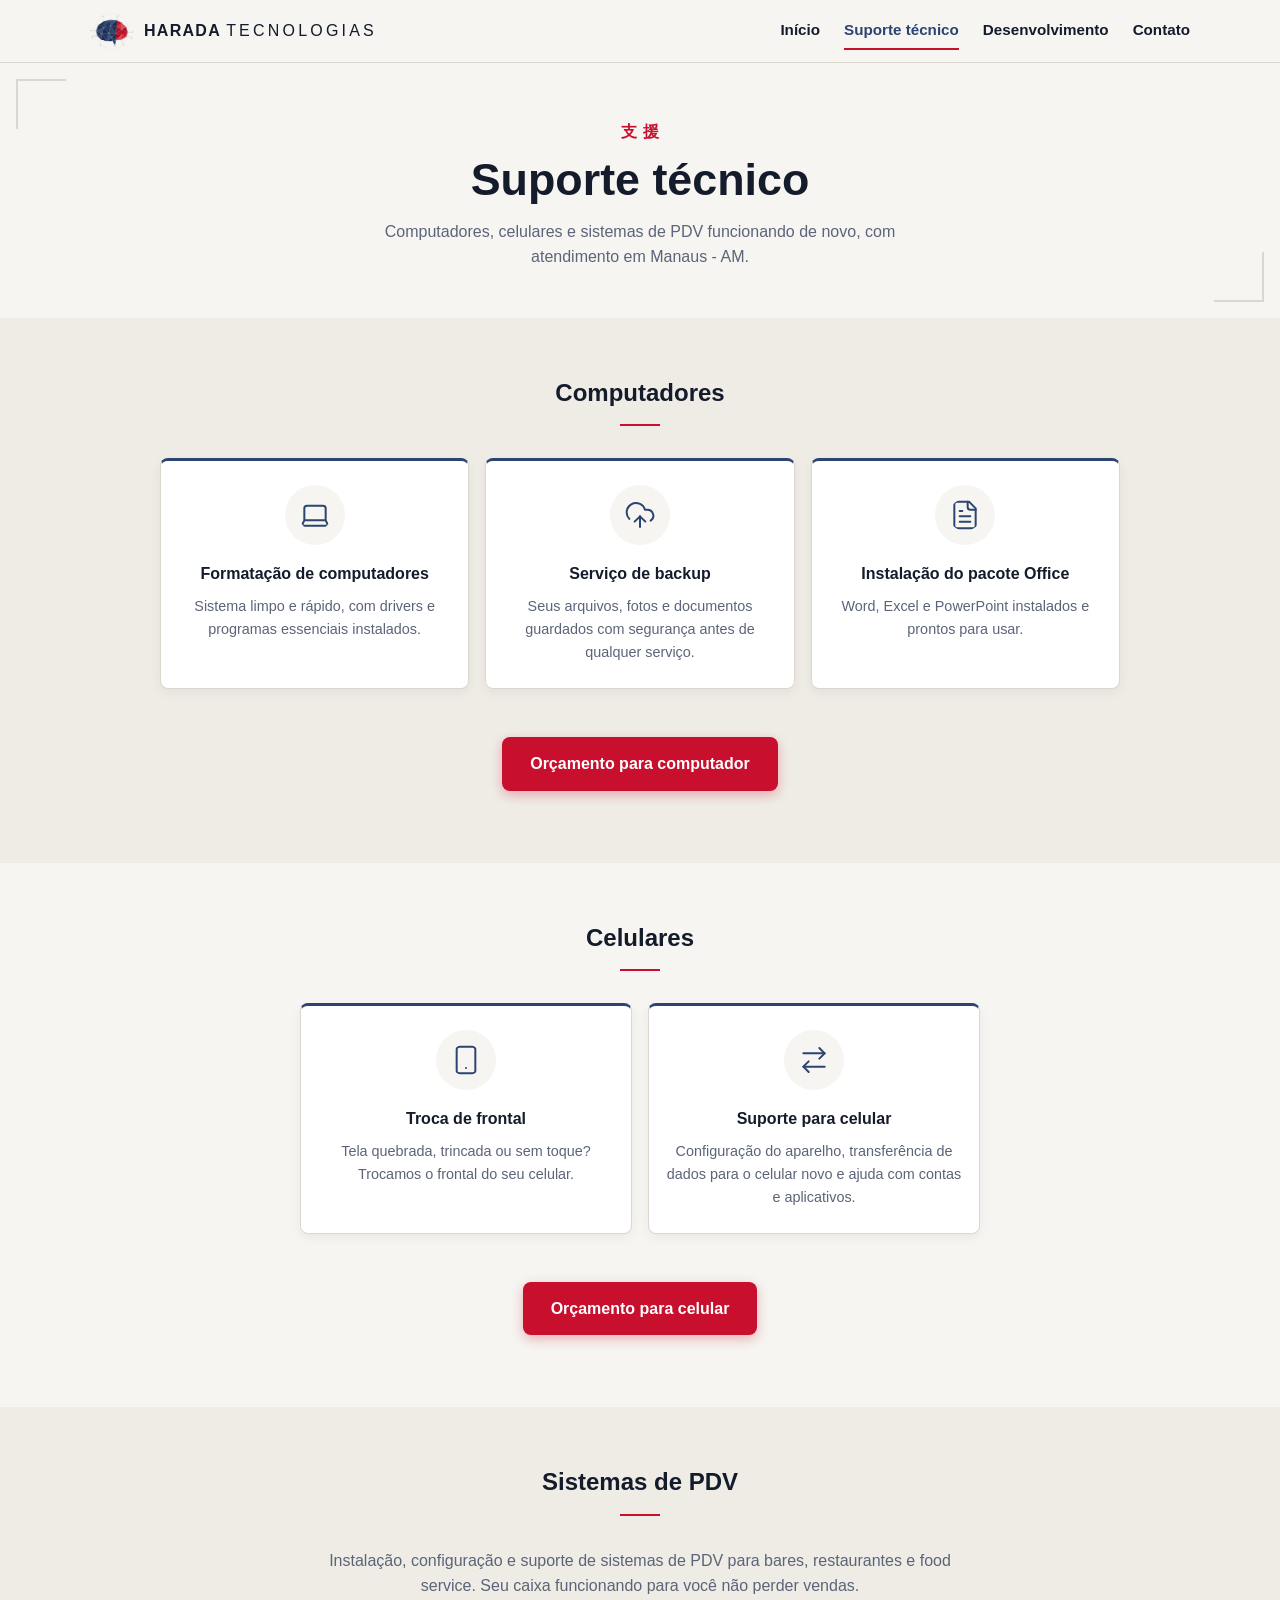
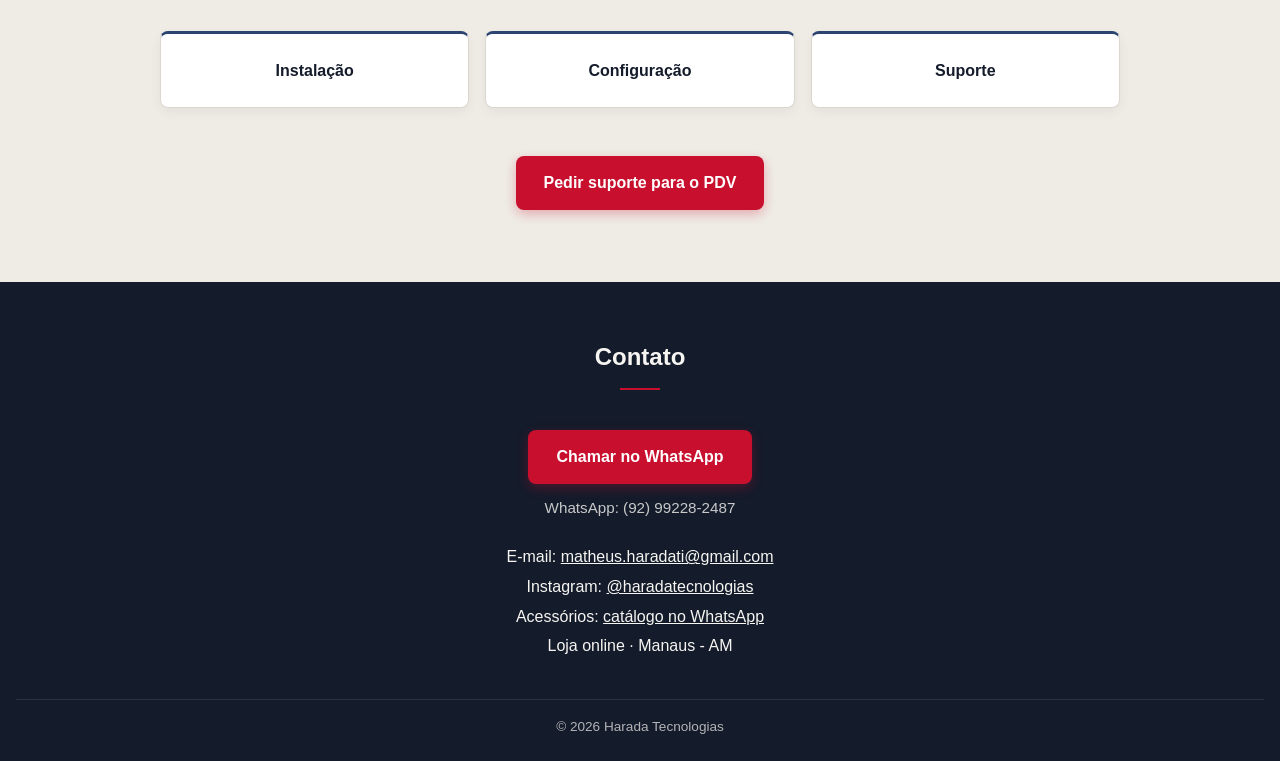
==== commit 47035472: "Padroniza 'Suporte técnico': página suporte.html, menu e títulos" ====
--- a/assistencia.html
+++ b/assistencia.html
@@ -2,160 +2,12 @@
 <html lang="pt-BR">
 <head>
     <meta charset="UTF-8">
-    <meta name="viewport" content="width=device-width, initial-scale=1.0">
-    <title>Assistência técnica em Manaus | Harada Tecnologias</title>
-    <meta name="description" content="Formatação de computadores, backup, instalação do Office, troca de frontal de celular e suporte a sistemas de PDV em Manaus - AM.">
-
-    <link rel="icon" type="image/png" href="img/icone.png">
-    <link rel="apple-touch-icon" href="img/icone.png">
-
-    <meta property="og:type" content="website">
-    <meta property="og:locale" content="pt_BR">
-    <meta property="og:site_name" content="Harada Tecnologias">
-    <meta property="og:title" content="Assistência técnica | Harada Tecnologias">
-    <meta property="og:description" content="Computadores, celulares e sistemas de PDV em Manaus - AM.">
-    <meta property="og:url" content="https://mharada7.github.io/harada-tecnologias/assistencia.html">
-    <meta property="og:image" content="https://mharada7.github.io/harada-tecnologias/img/previa.png">
-    <meta property="og:image:width" content="1200">
-    <meta property="og:image:height" content="630">
-    <meta property="og:image:alt" content="Logo da Harada Tecnologias: cérebro em polígonos azul e vermelho e o slogan Conectando a Amazônia ao Futuro">
-    <meta name="twitter:card" content="summary_large_image">
-    <link rel="preconnect" href="https://fonts.googleapis.com">
-    <link rel="preconnect" href="https://fonts.gstatic.com" crossorigin>
-    <link href="https://fonts.googleapis.com/css2?family=Inter:wght@400;600&family=Montserrat:wght@600;700;800&display=swap" rel="stylesheet">
-    <!-- fonte japonesa: baixa só os caracteres de 原田テクノロジー準備中修理開発 -->
-    <link href="https://fonts.googleapis.com/css2?family=Noto+Serif+JP:wght@600&text=%E5%8E%9F%E7%94%B0%E3%83%86%E3%82%AF%E3%83%8E%E3%83%AD%E3%82%B8%E3%83%BC%E6%BA%96%E5%82%99%E4%B8%AD%E4%BF%AE%E7%90%86%E9%96%8B%E7%99%BA&display=swap" rel="stylesheet">
-    <!-- ?v=... obriga o navegador a baixar o CSS novo: mude o número sempre que alterar o style.css -->
-    <link rel="stylesheet" href="style.css?v=0.10">
+    <!-- esta página mudou de nome: leva quem tiver o link antigo para suporte.html -->
+    <meta http-equiv="refresh" content="0; url=suporte.html">
+    <link rel="canonical" href="https://mharada7.github.io/harada-tecnologias/suporte.html">
+    <title>Suporte técnico | Harada Tecnologias</title>
 </head>
 <body>
-    <header class="topo">
-        <a class="topo-marca" href="index.html">
-            <img src="img/cerebro.png" alt="" width="760" height="630">
-            <span>Harada <span class="topo-sub">Tecnologias</span></span>
-        </a>
-        <nav class="menu" aria-label="Menu principal">
-            <ul>
-                <li><a href="index.html">Início</a></li>
-                <li><a href="assistencia.html" aria-current="page">Assistência<span class="some-celular"> técnica</span></a></li>
-                <li><a href="desenvolvimento.html">Desenvolvimento</a></li>
-                <li><a href="#contato">Contato</a></li>
-            </ul>
-        </nav>
-    </header>
-
-    <main>
-        <div class="titulo-pagina">
-            <p class="titulo-jp" lang="ja" aria-hidden="true">修理</p>
-            <h1>Assistência técnica</h1>
-            <p>Computadores, celulares e sistemas de PDV funcionando de novo, com atendimento em Manaus - AM.</p>
-        </div>
-
-        <section id="computadores" class="fundo-escuro">
-            <h2>Computadores</h2>
-            <ul class="cartoes">
-                <li>
-                    <!-- ícone: notebook -->
-                    <svg class="icone" viewBox="0 0 24 24" width="32" height="32" fill="none" stroke="currentColor" stroke-width="1.5" stroke-linecap="round" stroke-linejoin="round" aria-hidden="true">
-                        <path d="M20 16V7a2 2 0 0 0-2-2H6a2 2 0 0 0-2 2v9m16 0H4m16 0 1.28 2.55a1 1 0 0 1-.9 1.45H3.62a1 1 0 0 1-.9-1.45L4 16"/>
-                    </svg>
-                    <h3>Formatação de computadores</h3>
-                    <p>Sistema limpo e rápido, com drivers e programas essenciais instalados.</p>
-                </li>
-                <li>
-                    <!-- ícone: nuvem com seta para cima -->
-                    <svg class="icone" viewBox="0 0 24 24" width="32" height="32" fill="none" stroke="currentColor" stroke-width="1.5" stroke-linecap="round" stroke-linejoin="round" aria-hidden="true">
-                        <path d="M12 13v8"/>
-                        <path d="M4 14.899A7 7 0 1 1 15.71 8h1.79a4.5 4.5 0 0 1 2.5 8.242"/>
-                        <path d="m8 17 4-4 4 4"/>
-                    </svg>
-                    <h3>Serviço de backup</h3>
-                    <p>Seus arquivos, fotos e documentos guardados com segurança antes de qualquer serviço.</p>
-                </li>
-                <li>
-                    <!-- ícone: documento -->
-                    <svg class="icone" viewBox="0 0 24 24" width="32" height="32" fill="none" stroke="currentColor" stroke-width="1.5" stroke-linecap="round" stroke-linejoin="round" aria-hidden="true">
-                        <path d="M15 2H6a2 2 0 0 0-2 2v16a2 2 0 0 0 2 2h12a2 2 0 0 0 2-2V7Z"/>
-                        <path d="M14 2v4a2 2 0 0 0 2 2h4"/>
-                        <path d="M16 13H8"/>
-                        <path d="M16 17H8"/>
-                        <path d="M10 9H8"/>
-                    </svg>
-                    <h3>Instalação do pacote Office</h3>
-                    <p>Word, Excel e PowerPoint instalados e prontos para usar.</p>
-                </li>
-            </ul>
-            <p class="acao">
-                <a class="botao" href="https://wa.me/5592992282487?text=Ol%C3%A1!%20Vim%20pelo%20site%20e%20quero%20um%20or%C3%A7amento%20para%20o%20meu%20computador." target="_blank" rel="noopener">
-                    Orçamento para computador
-                </a>
-            </p>
-        </section>
-
-        <section id="celulares">
-            <h2>Celulares</h2>
-            <ul class="cartoes cartoes-2">
-                <li>
-                    <!-- ícone: celular -->
-                    <svg class="icone" viewBox="0 0 24 24" width="32" height="32" fill="none" stroke="currentColor" stroke-width="1.5" stroke-linecap="round" stroke-linejoin="round" aria-hidden="true">
-                        <rect width="14" height="20" x="5" y="2" rx="2" ry="2"/>
-                        <path d="M12 18h.01"/>
-                    </svg>
-                    <h3>Troca de frontal</h3>
-                    <p>Tela quebrada, trincada ou sem toque? Trocamos o frontal do seu celular.</p>
-                </li>
-                <li>
-                    <!-- ícone: setas indo e voltando (transferência) -->
-                    <svg class="icone" viewBox="0 0 24 24" width="32" height="32" fill="none" stroke="currentColor" stroke-width="1.5" stroke-linecap="round" stroke-linejoin="round" aria-hidden="true">
-                        <path d="m16 3 4 4-4 4"/>
-                        <path d="M20 7H4"/>
-                        <path d="m8 21-4-4 4-4"/>
-                        <path d="M4 17h16"/>
-                    </svg>
-                    <h3>Suporte para celular</h3>
-                    <p>Configuração do aparelho, transferência de dados para o celular novo e ajuda com contas e aplicativos.</p>
-                </li>
-            </ul>
-            <p class="acao">
-                <a class="botao" href="https://wa.me/5592992282487?text=Ol%C3%A1!%20Vim%20pelo%20site%20e%20quero%20um%20or%C3%A7amento%20para%20o%20meu%20celular." target="_blank" rel="noopener">
-                    Orçamento para celular
-                </a>
-            </p>
-        </section>
-
-        <section id="pdv" class="fundo-escuro centro">
-            <h2>Sistemas de PDV</h2>
-            <p class="intro">
-                Instalação, configuração e suporte de sistemas de PDV para bares,
-                restaurantes e food service. Seu caixa funcionando para você não perder vendas.
-            </p>
-            <ul class="cartoes">
-                <li>Instalação</li>
-                <li>Configuração</li>
-                <li>Suporte</li>
-            </ul>
-            <p class="acao">
-                <a class="botao" href="https://wa.me/5592992282487?text=Ol%C3%A1!%20Vim%20pelo%20site%20e%20preciso%20de%20suporte%20para%20o%20sistema%20de%20PDV." target="_blank" rel="noopener">
-                    Pedir suporte para o PDV
-                </a>
-            </p>
-        </section>
-
-   </main>
-
-    <footer id="contato">
-        <h2>Contato</h2>
-        <a class="botao" href="https://wa.me/5592992282487?text=Ol%C3%A1!%20Vim%20pelo%20site%20e%20gostaria%20de%20um%20or%C3%A7amento." target="_blank" rel="noopener">
-            Chamar no WhatsApp
-        </a>
-        <p class="contato-numero">WhatsApp: (92) 99228-2487</p>
-        <ul class="contato-lista">
-            <li>E-mail: <a href="mailto:matheus.haradati@gmail.com">matheus.haradati@gmail.com</a></li>
-            <li>Instagram: <a href="https://www.instagram.com/haradatecnologias/" target="_blank" rel="noopener">@haradatecnologias</a></li>
-            <li>Acessórios: <a href="https://wa.me/c/5592992282487" target="_blank" rel="noopener">catálogo no WhatsApp</a></li>
-            <li>Loja online · Manaus - AM</li>
-        </ul>
-        <p class="copyright">&copy; 2026 Harada Tecnologias</p>
-    </footer>
+    <p>Esta página mudou de endereço: <a href="suporte.html">Suporte técnico</a>.</p>
 </body>
 </html>
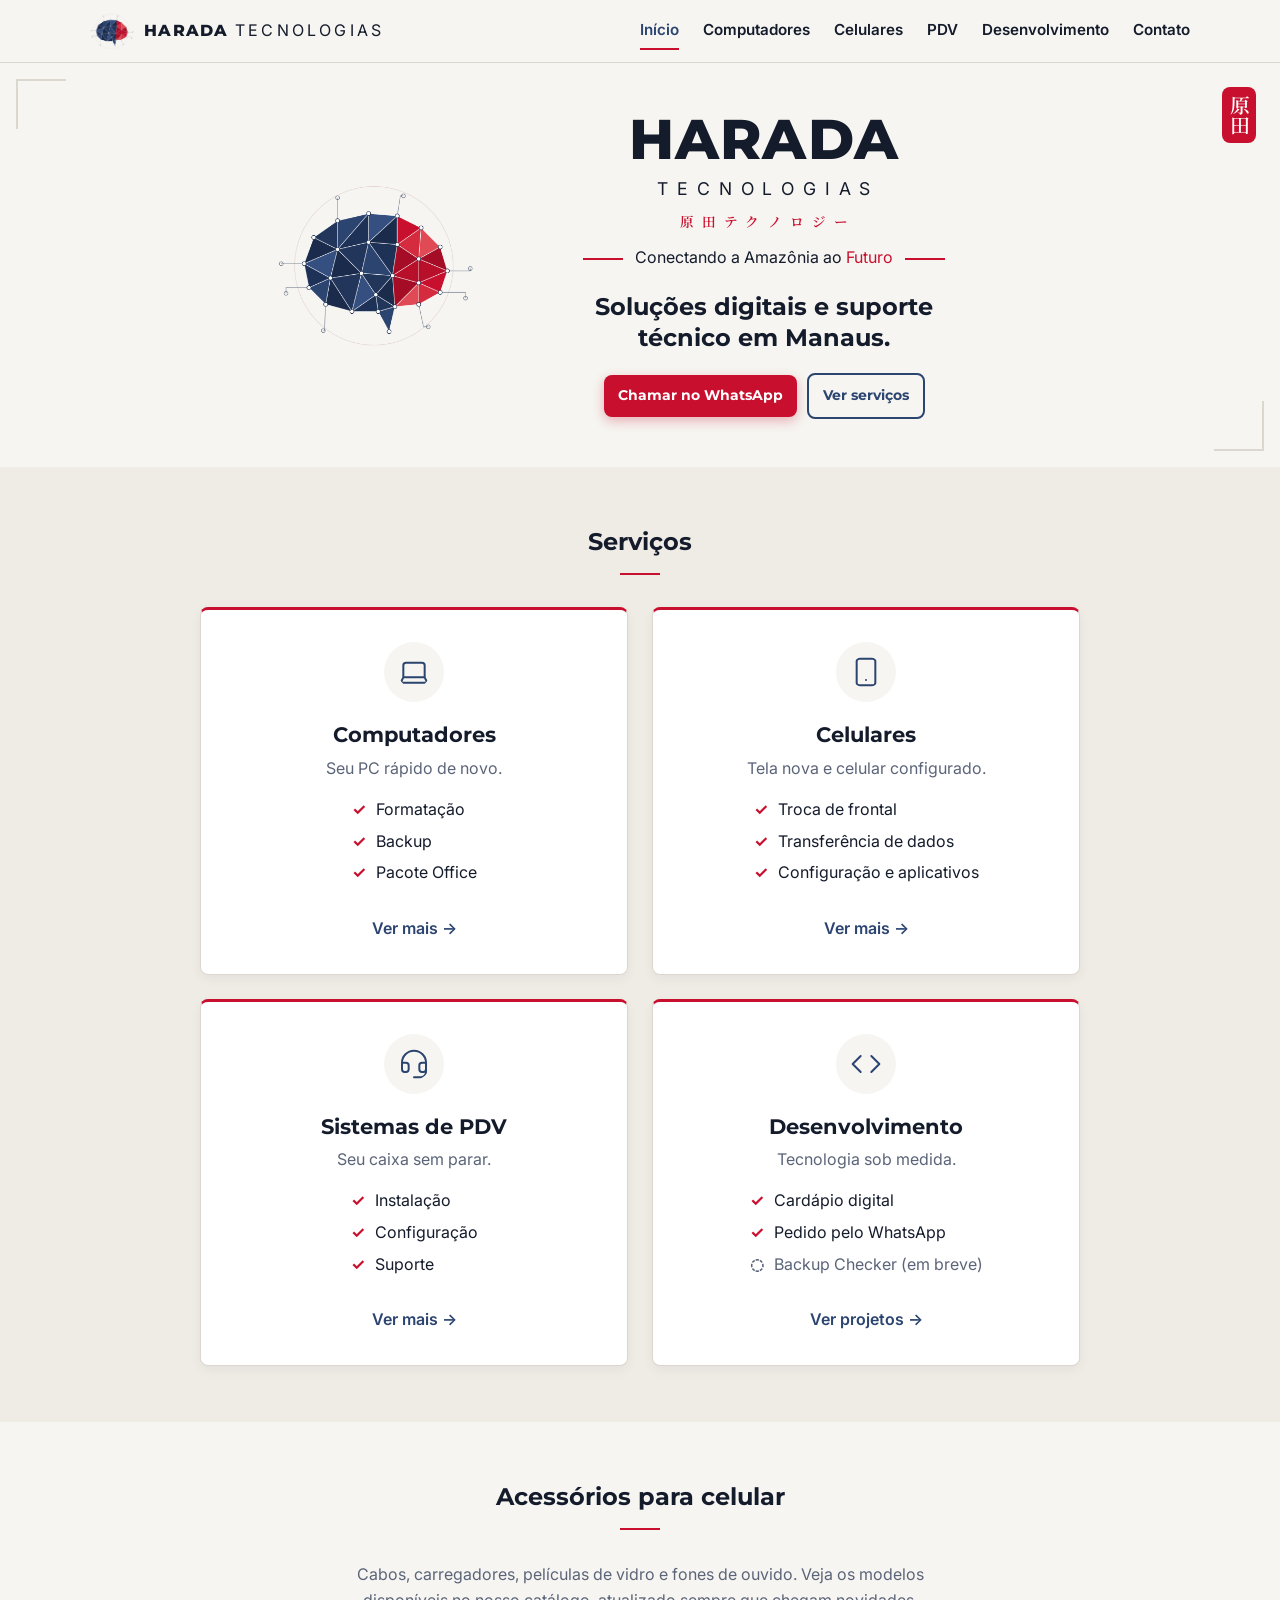
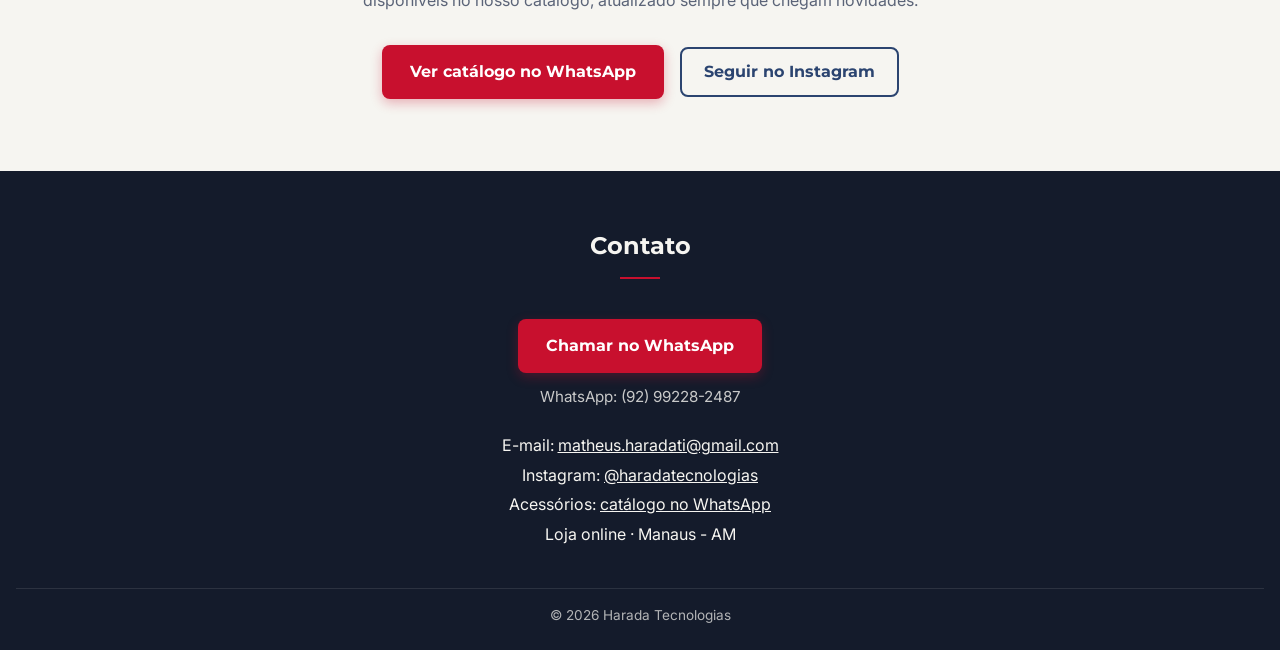
==== commit c4327189: "v0.10: uma página para cada serviço (computadores, celulares, PDV)" ====
--- a/assistencia.html
+++ b/assistencia.html
@@ -2,12 +2,21 @@
 <html lang="pt-BR">
 <head>
     <meta charset="UTF-8">
-    <!-- esta página mudou de nome: leva quem tiver o link antigo para suporte.html -->
-    <meta http-equiv="refresh" content="0; url=suporte.html">
-    <link rel="canonical" href="https://mharada7.github.io/harada-tecnologias/suporte.html">
-    <title>Suporte técnico | Harada Tecnologias</title>
+    <title>Harada Tecnologias</title>
+    <!-- esta página foi dividida em computadores.html, celulares.html e pdv.html.
+         Quem tiver o link antigo é levado para a página certa. -->
+    <script>
+        var destinos = {
+            "#computadores": "computadores.html",
+            "#celulares": "celulares.html",
+            "#pdv": "pdv.html"
+        };
+        location.replace(destinos[location.hash] || "index.html#servicos");
+    </script>
+    <!-- se o JavaScript estiver desligado: vai para os serviços do Início -->
+    <meta http-equiv="refresh" content="0; url=index.html#servicos">
 </head>
 <body>
-    <p>Esta página mudou de endereço: <a href="suporte.html">Suporte técnico</a>.</p>
+    <p>Esta página mudou de endereço: <a href="index.html#servicos">ver nossos serviços</a>.</p>
 </body>
 </html>
